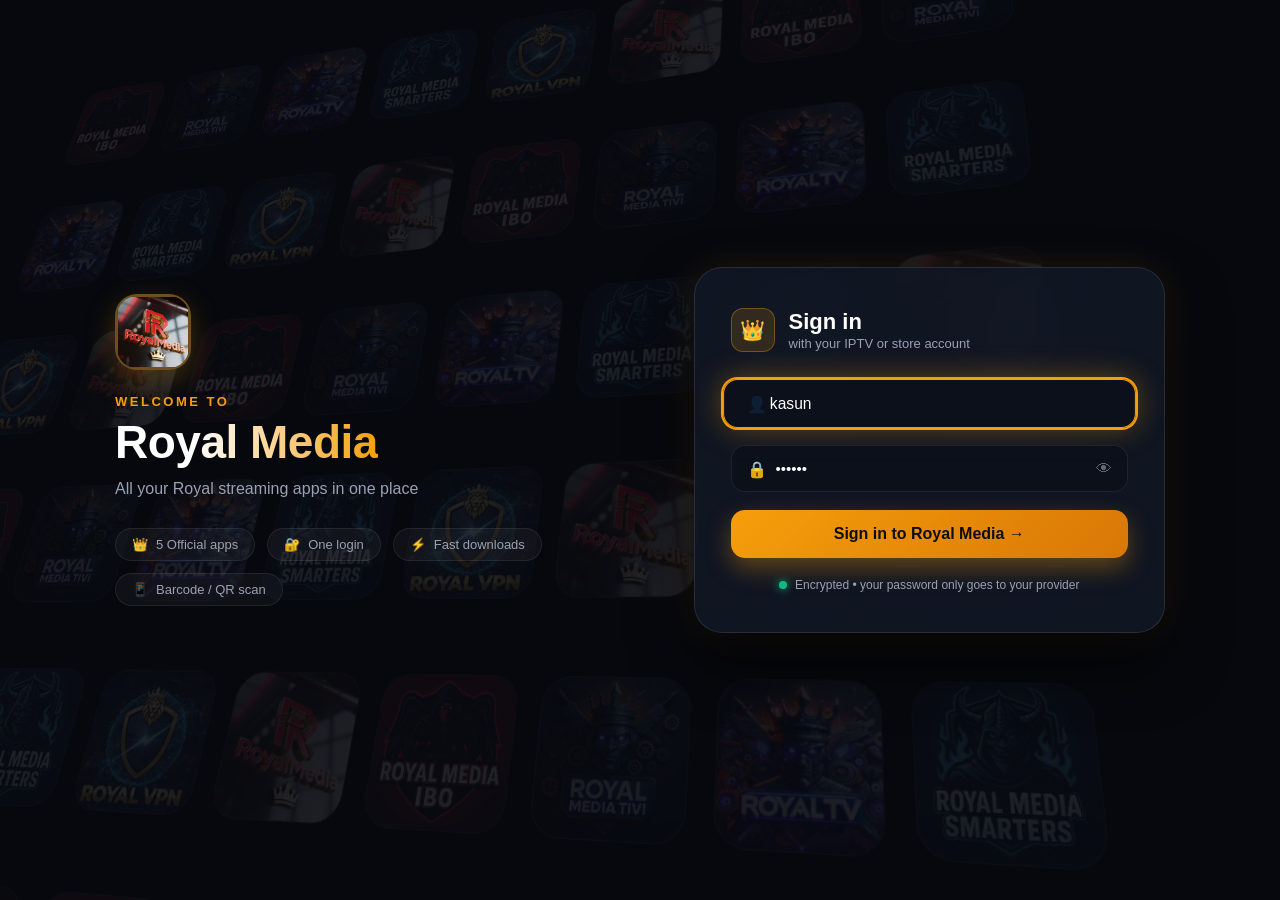
==== app/index.html @ 3d7e2b02 "Royal Media TV App Store & Admin Panel Ecosystem (Initial Release)" ====
<!DOCTYPE html>
<html lang="en">
<head>
    <meta charset="UTF-8">
    <meta name="viewport" content="width=device-width, initial-scale=1.0, maximum-scale=1.0, user-scalable=no">
    <title>Royal Media App Store</title>
    <link rel="stylesheet" href="style.css">
</head>
<body>

    <!-- ====================================================================
         1. Animated Login Screen
         ==================================================================== -->
    <div id="login-screen" class="login-screen">
        <!-- 3D Background Tiles -->
        <div id="login-bg-grid" class="login-bg-grid"></div>

        <div class="login-container">
            <!-- Left Info Column -->
            <div class="login-brand-info">
                <div class="brand-icon-box">
                    <img src="assets/store_logo.jpg" alt="Royal Media Logo" class="header-logo" onerror="this.src='assets/royal_ibo.jpg'">
                </div>
                <div class="welcome-tag">WELCOME TO</div>
                <h1 class="brand-headline"><span class="store-name-text">Royal Media</span></h1>
                <p class="brand-sub">All your Royal streaming apps in one place</p>

                <div class="pills-row">
                    <div class="feature-pill">👑 <span>5 Official apps</span></div>
                    <div class="feature-pill">🔐 <span>One login</span></div>
                    <div class="feature-pill">⚡ <span>Fast downloads</span></div>
                    <div class="feature-pill">📱 <span>Barcode / QR scan</span></div>
                </div>
            </div>

            <!-- Right Login Form Card -->
            <div class="login-card">
                <div class="card-header-row">
                    <div class="card-tv-icon">👑</div>
                    <div>
                        <div class="card-title-text">Sign in</div>
                        <div class="card-sub-text">with your IPTV or store account</div>
                    </div>
                </div>

                <div id="login-error-msg" style="display: none; background: rgba(239,68,68,0.15); border: 1px solid rgba(239,68,68,0.3); color: #fca5a5; padding: 10px 14px; border-radius: 10px; margin-bottom: 16px; font-size: 13px;"></div>

                <form onsubmit="StoreApp.handleLogin(event)">
                    <div class="input-field-group">
                        <span class="input-icon-left">👤</span>
                        <input type="text" id="input-username" class="login-input focusable" placeholder="Username" value="kasun" required autocomplete="username">
                    </div>
                    <div class="input-field-group">
                        <span class="input-icon-left">🔒</span>
                        <input type="password" id="input-password" class="login-input focusable" placeholder="Password" value="123456" required autocomplete="current-password">
                        <button type="button" class="input-eye-btn" onclick="StoreApp.togglePassword()"><span id="eye-icon">👁</span></button>
                    </div>

                    <button type="submit" id="btn-login-submit" class="btn-signin focusable">
                        <span>Sign in to Royal Media &rarr;</span>
                    </button>
                </form>

                <div class="security-note">
                    <div class="security-dot"></div>
                    <span>Encrypted &bull; your password only goes to your provider</span>
                </div>
            </div>
        </div>
    </div>


    <!-- ====================================================================
         2. Main Application Shell
         ==================================================================== -->
    <div id="main-app-shell" class="main-app-shell" style="display: none;">
        <!-- Top Navigation Bar -->
        <header class="app-header">
            <div class="header-brand">
                <img src="assets/store_logo.jpg" class="header-logo" alt="Royal Media Logo">
                <span class="header-title store-name-text">Royal Media</span>
            </div>

            <nav class="header-tabs">
                <button class="tab-btn focusable active" data-tab="home" onclick="StoreApp.switchTab('home')">
                    <span>🏠</span> <span>Home</span>
                </button>
                <button class="tab-btn focusable" data-tab="updates" onclick="StoreApp.switchTab('updates')">
                    <span>⬇</span> <span>Updates</span>
                    <span id="updates-badge" class="tab-badge" style="display: none;">0</span>
                </button>
                <button class="tab-btn focusable" data-tab="downloads" onclick="StoreApp.switchTab('downloads')">
                    <span>📥</span> <span>Downloads</span>
                </button>
                <button class="tab-btn focusable" data-tab="notices" onclick="StoreApp.switchTab('notices')">
                    <span>🔔</span> <span>Notices</span>
                </button>
                <button class="tab-btn focusable" data-tab="settings" onclick="StoreApp.switchTab('settings')">
                    <span>⚙️</span> <span>Settings</span>
                </button>
            </nav>

            <div class="header-user-actions">
                <button class="btn-guide-header focusable" onclick="StoreApp.openTvGuideModal()" title="How to install & use on TV">📺 TV Guide</button>
                <button id="btn-header-search" class="icon-btn focusable" onclick="StoreApp.openSearchModal()" title="Search apps">🔍</button>
                <div class="user-avatar-pill focusable" onclick="StoreApp.switchTab('settings')" tabindex="0" title="Profile Settings">R</div>
            </div>
        </header>

        <!-- Main Content View Area -->
        <main class="view-container">

            <!-- Tab 1: Home View -->
            <div id="view-home">
                <!-- Section 1: Hero Carousel ("Featured Royal Apps") -->
                <div class="section-header">
                    <span class="section-badge">FEATURED</span>
                    <h2 class="section-title">Featured Royal Apps</h2>
                </div>
                <div id="hero-carousel" class="hero-carousel"></div>

                <!-- Section 2: Shelf ("Royal Media Official Apps") -->
                <div class="section-header">
                    <span style="font-size: 20px;">👑</span>
                    <h2 class="section-title">Royal Media Official Apps</h2>
                </div>
                <div id="best-of-week-shelf" class="apps-shelf-grid"></div>
            </div>

            <!-- Tab 2: Updates View -->
            <div id="view-updates" style="display: none;">
                <div class="section-header">
                    <span style="font-size: 20px;">🔄</span>
                    <h2 class="section-title">Available Updates</h2>
                </div>
                <div id="updates-list-container" class="notices-view"></div>
            </div>

            <!-- Tab 3: Downloads View -->
            <div id="view-downloads" style="display: none;">
                <div class="section-header">
                    <span style="font-size: 20px;">📥</span>
                    <h2 class="section-title">Download Engines</h2>
                </div>
                <div id="downloads-list-container"></div>
            </div>

            <!-- Tab 4: Notices View -->
            <div id="view-notices" style="display: none;">
                <div class="section-header">
                    <span style="font-size: 20px;">📢</span>
                    <h2 class="section-title">Royal Media Announcements</h2>
                </div>
                <div id="notices-list-container" class="notices-view"></div>
            </div>

            <!-- Tab 5: Settings View -->
            <div id="view-settings" style="display: none;">
                <div class="settings-view">
                    <!-- User Account Card -->
                    <div class="user-account-card">
                        <div class="user-info-left">
                            <div class="user-big-avatar">R</div>
                            <div>
                                <h2 class="user-name-title">Royal Member</h2>
                                <div class="user-badges-row">
                                    <span class="badge-active">● Active VIP</span>
                                    <span class="badge-expiry">📅 <span class="user-expiry-text">Expires in 365 days</span></span>
                                </div>
                            </div>
                        </div>
                        <button class="btn-signout focusable" onclick="StoreApp.handleLogout()">➔ Sign out</button>
                    </div>

                    <!-- Downloads Settings -->
                    <div>
                        <div class="settings-section-title">DOWNLOAD ENGINE CONFIGURATION</div>
                        <div class="settings-group">
                            <div class="settings-row-item">
                                <div>
                                    <div class="settings-item-title">Download engine</div>
                                    <div class="settings-item-sub">Auto tries Turbo (multi-connection) first and falls back to built-in.</div>
                                </div>
                                <select id="setting-download-engine" class="settings-select focusable" onchange="StoreApp.setDownloadEngine(this.value)">
                                    <option value="turbo">Turbo ⚡ (Multi-connection)</option>
                                    <option value="builtin">Built-in Engine</option>
                                    <option value="system">System Engine</option>
                                </select>
                            </div>
                            <div class="settings-row-item">
                                <div>
                                    <div class="settings-item-title">Install automatically</div>
                                    <div class="settings-item-sub">Open the installer as soon as the download finishes.</div>
                                </div>
                                <div id="toggle-auto-install" class="toggle-switch focusable on" tabindex="0" onclick="StoreApp.toggleSetting('installAuto', 'toggle-auto-install')">
                                    <div class="toggle-knob"></div>
                                </div>
                            </div>
                            <div class="settings-row-item">
                                <div>
                                    <div class="settings-item-title">Delete APK after install</div>
                                    <div class="settings-item-sub">Frees storage on TV boxes and Fire Sticks.</div>
                                </div>
                                <div id="toggle-delete-apk" class="toggle-switch focusable on" tabindex="0" onclick="StoreApp.toggleSetting('deleteAfterInstall', 'toggle-delete-apk')">
                                    <div class="toggle-knob"></div>
                                </div>
                            </div>
                        </div>
                    </div>

                    <!-- Display Settings -->
                    <div>
                        <div class="settings-section-title">DISPLAY & HARDWARE PERFORMANCE</div>
                        <div class="settings-group">
                            <div class="settings-row-item">
                                <div>
                                    <div class="settings-item-title">Performance mode</div>
                                    <div class="settings-item-sub">Turns off blur and animations. Ideal for TV boxes with 2 GB RAM or less.</div>
                                </div>
                                <div id="toggle-perf-mode" class="toggle-switch focusable" tabindex="0" onclick="StoreApp.toggleSetting('performanceMode', 'toggle-perf-mode')">
                                    <div class="toggle-knob"></div>
                                </div>
                            </div>
                        </div>
                    </div>
                </div>
            </div>

            <!-- View: App Details Sheet -->
            <div id="view-details" class="details-view" style="display: none;">
                <div class="btn-back-row">
                    <button class="btn-back focusable" onclick="StoreApp.closeDetailsView()">&larr; Back to Apps</button>
                </div>

                <div class="details-hero-layout">
                    <!-- Left Meta & Action Column -->
                    <div class="app-meta-left">
                        <div class="details-header-info">
                            <img id="details-app-icon" src="assets/store_logo.jpg" class="details-large-icon" alt="App Icon">
                            <div>
                                <h1 id="details-app-title" class="details-title">RoyalTvXciptv.apk</h1>
                                <div id="details-app-dev" class="details-dev">Royal Media Official App</div>
                            </div>
                        </div>

                        <div class="details-badges-row">
                            <span class="detail-pill" id="details-pill-cat">📁 IPTV Players</span>
                            <span class="detail-pill gold" id="details-pill-ver"># v1.0</span>
                            <span class="detail-pill" id="details-pill-size">💾 48.2 MB</span>
                            <span class="detail-pill gold" id="details-pill-downloads">⚡ Code: 925742</span>
                        </div>

                        <div class="details-actions-row">
                            <button id="btn-details-primary" class="btn-action-primary focusable">⬇ Install App</button>
                            <button id="btn-details-other-ways" class="btn-action-secondary focusable" onclick="StoreApp.openOtherWaysModal()">
                                <span>📱 Barcode & Downloader</span>
                            </button>
                        </div>
                        <button id="btn-details-uninstall" class="btn-action-danger focusable" onclick="StoreApp.uninstallApp()">🗑 Uninstall</button>
                    </div>

                    <!-- Right Screenshots Viewer -->
                    <div class="screenshots-viewer">
                        <div class="screenshot-main-box">
                            <img id="details-main-screenshot" class="screenshot-main-img" src="assets/screenshot_preview1.jpg" alt="Screenshot">
                        </div>
                        <div id="details-screenshot-thumbs" class="screenshot-thumbs-row"></div>
                    </div>
                </div>

                <!-- Bottom Cards Grid: About & What's New -->
                <div class="details-bottom-grid">
                    <div class="info-card">
                        <div class="info-card-header">
                            <span>ℹ️</span> <span>About Application</span>
                        </div>
                        <div id="details-about-text" class="info-card-body"></div>
                    </div>
                    <div class="info-card">
                        <div class="info-card-header">
                            <span>✨</span> <span>What's New</span>
                        </div>
                        <div id="details-changelog-text" class="info-card-body"></div>
                    </div>
                </div>
            </div>

        </main>
    </div>


    <!-- ====================================================================
         Search Modal
         ==================================================================== -->
    <div id="search-modal" class="modal-overlay" style="display: none;">
        <div class="other-ways-modal" style="max-width: 820px; width: 90%;">
            <div style="display: flex; justify-content: space-between; align-items: center; margin-bottom: 16px;">
                <h2 style="font-size: 20px; font-weight: 800; color: #fff;">🔍 Search Royal Media Apps</h2>
                <button class="btn-back focusable" style="padding: 4px 12px;" onclick="StoreApp.closeSearchModal()">&larr; Close</button>
            </div>
            <div style="position: relative; margin-bottom: 20px;">
                <input type="text" id="input-search-query" class="login-input focusable" placeholder="Type app name, or enter Downloader code..." oninput="StoreApp.handleSearch(this.value)">
            </div>
            <div id="search-results-grid" class="apps-shelf-grid" style="margin-bottom: 0; max-height: 420px; overflow-y: auto; padding-right: 6px;"></div>
        </div>
    </div>


    <!-- ====================================================================
         3. Barcode & Downloader Modal
         ==================================================================== -->
    <div id="other-ways-modal" class="modal-overlay" style="display: none;">
        <div class="other-ways-modal">
            <div style="display: flex; justify-content: space-between; align-items: center; margin-bottom: 6px;">
                <button class="btn-back focusable" style="padding: 4px 12px;" onclick="StoreApp.closeOtherWaysModal()">&larr; Back</button>
                <div style="font-weight: 700; font-size: 14px; color: var(--accent-gold);">BARCODE & DOWNLOADER</div>
            </div>
            <p class="modal-help-sub">Scan the barcode on your TV with your phone, or type the code in the Fire TV Downloader app.</p>

            <div class="downloader-code-row">
                <!-- Downloader Code Banner -->
                <div class="dl-code-banner">
                    <div class="dl-label">⚡ Downloader code</div>
                    <div id="modal-dl-code" class="dl-number">925742</div>
                    <div class="dl-sub">Open the "Downloader" app (by AFTVnews) &rarr; type this code &rarr; Go.</div>
                </div>

                <!-- QR Code Banner -->
                <div class="qr-code-banner">
                    <div class="qr-white-card">
                        <img id="modal-qr-img" src="https://api.qrserver.com/v1/create-qr-code/?size=240x240&data=http://aftv.news/925742" alt="Barcode / QR Code">
                    </div>
                    <div class="qr-sub">Scan with phone camera</div>
                </div>
            </div>

            <!-- Copy Link Button Card -->
            <div class="copy-link-btn-card focusable" id="btn-copy-download-link" tabindex="0" onclick="StoreApp.copyDownloadLink()">
                <div class="copy-top-btn">📋 Copy direct link</div>
                <div id="modal-copy-url" class="copy-url-preview">http://aftv.news/925742</div>
            </div>

            <!-- All Sources List -->
            <div class="sources-header">Download sources</div>
            <div id="modal-sources-list" class="sources-list"></div>
        </div>
    </div>

    <!-- ====================================================================
         4. TV & Firestick User Guide Modal
         ==================================================================== -->
    <div id="modal-tv-guide" class="modal-overlay" style="display: none;">
        <div class="tv-guide-modal-card">
            <div style="display: flex; justify-content: space-between; align-items: center; margin-bottom: 14px;">
                <button id="btn-close-tv-guide" class="btn-back focusable" style="padding: 6px 14px;" onclick="StoreApp.closeTvGuideModal()">&larr; Close Guide</button>
                <div style="font-weight: 800; font-size: 15px; color: var(--accent-gold); display: flex; align-items: center; gap: 8px;">
                    <span>📺</span>
                    <span>TV & FIRESTICK SETUP GUIDE</span>
                </div>
            </div>

            <p style="color: var(--text-secondary); font-size: 13px; margin-bottom: 22px;">
                Choose whichever method is easiest for your setup. All apps are 100% compatible with Android TV, Fire TV, and TV boxes.
            </p>

            <div class="tv-guide-grid">
                <!-- Method 1: Downloader on Fire TV -->
                <div class="tv-step-card">
                    <div class="tv-step-num">METHOD 1</div>
                    <div class="tv-step-icon">⚡</div>
                    <h3 class="tv-step-title">Firestick & Fire TV Downloader</h3>
                    <p class="tv-step-desc">The fastest way on any Amazon Firestick or Fire TV Cube:</p>
                    <ol class="tv-step-list">
                        <li>Go to <strong>Find &rarr; Search</strong> on your Fire TV home screen.</li>
                        <li>Type <strong>Downloader</strong> and install the orange Downloader app (by AFTVnews).</li>
                        <li>Open Downloader, enter any app's code:
                            <div style="margin: 8px 0; background: rgba(0,0,0,0.4); padding: 8px; border-radius: 8px; font-family: monospace; font-size: 12px; color: #fbbf24;">
                                &bull; RoyalTvXciptv: <strong>925742</strong><br>
                                &bull; Royal Media IBO: <strong>5451030</strong><br>
                                &bull; Royal Media TiVi: <strong>8542493</strong><br>
                                &bull; Royal Smarters: <strong>6595514</strong><br>
                                &bull; ROYAL VPN: <strong>6808531</strong>
                            </div>
                        </li>
                        <li>Press <strong>GO</strong> &mdash; installation begins immediately!</li>
                    </ol>
                </div>

                <!-- Method 2: TV Remote D-Pad Navigation -->
                <div class="tv-step-card">
                    <div class="tv-step-num">METHOD 2</div>
                    <div class="tv-step-icon">🎮</div>
                    <h3 class="tv-step-title">Using Your TV Remote Control</h3>
                    <p class="tv-step-desc">Built for a 10-foot couch experience using your remote:</p>
                    <ul class="tv-step-list">
                        <li><strong>D-Pad Arrows [▲ ▼ ◀ ▶]:</strong> Move focus between apps and menus. A glowing gold ring highlights your active selection.</li>
                        <li><strong>[OK / Center Button]:</strong> Open app details or trigger 1-click download.</li>
                        <li><strong>[BACK / Return Button]:</strong> Return to the previous screen or close modals.</li>
                        <li><strong>Performance Mode:</strong> If you are using a 1GB/2GB low-RAM TV box, turn on "Performance mode" in <strong>Settings</strong> for ultra-fluid 60FPS navigation.</li>
                    </ul>
                </div>

                <!-- Method 3: Barcode Scan with Phone -->
                <div class="tv-step-card">
                    <div class="tv-step-num">METHOD 3</div>
                    <div class="tv-step-icon">📱</div>
                    <h3 class="tv-step-title">Scan Barcode on TV with Phone</h3>
                    <p class="tv-step-desc">If your device doesn't have a web browser:</p>
                    <ul class="tv-step-list">
                        <li>Click the <strong>📱 Barcode</strong> button on any app card.</li>
                        <li>A large phone-scannable QR code will appear on your TV screen.</li>
                        <li>Point your phone camera or QR scanner at the TV screen.</li>
                        <li>Tap the link to download the APK directly, then send to your TV via <em>Send Files to TV</em> or install on your phone.</li>
                    </ul>
                </div>
            </div>
        </div>
    </div>

    <!-- Toast Notification Message -->
    <div id="toast-msg" class="toast-container"></div>

    <!-- High-Contrast TV Remote D-Pad Navigation Bar -->
    <div id="tv-remote-bar" class="tv-remote-bar">
        <div class="remote-hint"><span class="key-pill">▲▼◀▶</span><span>Navigate</span></div>
        <div class="remote-hint"><span class="key-pill">OK</span><span>Select / Install</span></div>
        <div class="remote-hint"><span class="key-pill">📱 BARCODE</span><span>Scan with Phone</span></div>
        <div class="remote-hint"><span class="key-pill">BACK</span><span>Back</span></div>
        <button class="btn-guide-pill focusable" onclick="StoreApp.openTvGuideModal()" title="Open TV setup instructions">📺 TV & Firestick Guide</button>
    </div>

    <script src="app.js"></script>
</body>
</html>
---- app/style.css ----
:root {
    --bg-main: #07090e;
    --bg-surface: #0e1320;
    --bg-card: rgba(18, 24, 38, 0.75);
    --bg-card-hover: rgba(28, 38, 60, 0.9);
    --bg-input: rgba(12, 16, 26, 0.85);
    --border-subtle: rgba(255, 255, 255, 0.08);
    --border-gold: rgba(245, 158, 11, 0.4);
    --border-focus: #f59e0b;
    --accent-gold: #f59e0b;
    --accent-gold-light: #fbbf24;
    --accent-cyan: #00d2d3;
    --accent-royal: #4f46e5;
    --accent-glow: rgba(245, 158, 11, 0.4);
    --gold-gradient: linear-gradient(135deg, #f59e0b 0%, #d97706 100%);
    --royal-gradient: linear-gradient(135deg, #6366f1 0%, #00d2d3 100%);
    --card-gradient: linear-gradient(180deg, rgba(26, 34, 52, 0.6) 0%, rgba(14, 18, 28, 0.8) 100%);
    --text-primary: #ffffff;
    --text-secondary: #9aa1b2;
    --text-muted: #5e6678;
    --badge-bg: rgba(255, 255, 255, 0.06);
    --danger: #ef4444;
    --success: #10b981;
    --radius-sm: 10px;
    --radius-md: 16px;
    --radius-lg: 24px;
    --radius-full: 9999px;
    --font-stack: -apple-system, BlinkMacSystemFont, "Segoe UI", Roboto, "Helvetica Neue", Arial, sans-serif;
}

/* Performance Mode for Low-RAM TV Boxes */
body.performance-mode * {
    backdrop-filter: none !important;
    -webkit-backdrop-filter: none !important;
    box-shadow: none !important;
    animation: none !important;
    transition: none !important;
}

* { box-sizing: border-box; margin: 0; padding: 0; }
body {
    background-color: var(--bg-main);
    background-image: 
        radial-gradient(circle at 50% 0%, rgba(79, 70, 229, 0.15) 0%, transparent 50%),
        radial-gradient(circle at 80% 20%, rgba(245, 158, 11, 0.08) 0%, transparent 40%),
        radial-gradient(circle at 50% 100%, #05070a 0%, #07090e 100%);
    color: var(--text-primary);
    font-family: var(--font-stack);
    min-height: 100vh;
    overflow-x: hidden;
    user-select: none;
    -webkit-font-smoothing: antialiased;
}

/* Focusable elements for Remote / Keyboard */
.focusable {
    outline: none;
    transition: transform 0.2s cubic-bezier(0.16, 1, 0.3, 1), box-shadow 0.2s cubic-bezier(0.16, 1, 0.3, 1), border-color 0.2s;
    cursor: pointer;
}
.focusable:focus, .focusable.focused {
    transform: scale(1.04);
    box-shadow: 0 0 0 2px var(--accent-gold), 0 0 30px var(--accent-glow) !important;
    border-color: var(--accent-gold) !important;
    z-index: 10;
}

/* ==========================================================================
   1. Animated Login Screen
   ========================================================================== */
.login-screen {
    position: fixed;
    inset: 0;
    display: flex;
    align-items: center;
    justify-content: center;
    z-index: 1000;
    background: #06080d;
    overflow: hidden;
}

.login-bg-grid {
    position: absolute;
    width: 140%;
    height: 140%;
    top: -20%;
    left: -20%;
    display: grid;
    grid-template-columns: repeat(8, 140px);
    grid-gap: 24px;
    transform: perspective(1000px) rotateX(25deg) rotateY(-15deg) rotateZ(4deg);
    opacity: 0.14;
    pointer-events: none;
}
.bg-tile {
    width: 140px;
    height: 140px;
    background: #131926;
    border-radius: 28px;
    border: 1px solid rgba(255, 255, 255, 0.06);
    overflow: hidden;
    display: flex;
    align-items: center;
    justify-content: center;
    animation: tileFloat 12s infinite ease-in-out alternate;
}
.bg-tile img { width: 100%; height: 100%; object-fit: cover; opacity: 0.75; }
@keyframes tileFloat {
    0% { transform: translateY(0); }
    100% { transform: translateY(-30px); }
}

.login-container {
    position: relative;
    z-index: 2;
    display: grid;
    grid-template-columns: 1.1fr 1fr;
    gap: 60px;
    max-width: 1050px;
    width: 90%;
    align-items: center;
}

.login-brand-info {
    display: flex;
    flex-direction: column;
}
.brand-icon-box {
    width: 76px;
    height: 76px;
    border-radius: 22px;
    background: #141a29;
    border: 2px solid var(--border-gold);
    display: flex;
    align-items: center;
    justify-content: center;
    box-shadow: 0 10px 30px rgba(245, 158, 11, 0.25);
    margin-bottom: 24px;
    overflow: hidden;
}
.brand-icon-box img { width: 100%; height: 100%; object-fit: cover; }
.welcome-tag {
    font-size: 13px;
    font-weight: 700;
    letter-spacing: 2.5px;
    color: var(--accent-gold);
    text-transform: uppercase;
    margin-bottom: 8px;
}
.brand-headline {
    font-size: 46px;
    font-weight: 800;
    letter-spacing: -0.5px;
    line-height: 1.1;
    margin-bottom: 12px;
}
.brand-headline span {
    background: linear-gradient(90deg, #ffffff 30%, #f59e0b 100%);
    -webkit-background-clip: text;
    -webkit-text-fill-color: transparent;
}
.brand-sub {
    font-size: 16px;
    color: var(--text-secondary);
    margin-bottom: 30px;
}
.pills-row {
    display: flex;
    flex-wrap: wrap;
    gap: 12px;
}
.feature-pill {
    display: inline-flex;
    align-items: center;
    gap: 8px;
    background: rgba(255, 255, 255, 0.04);
    border: 1px solid rgba(255, 255, 255, 0.08);
    padding: 8px 16px;
    border-radius: var(--radius-full);
    font-size: 13px;
    font-weight: 500;
    color: var(--text-secondary);
}

/* Login Card (Right Side) */
.login-card {
    background: rgba(18, 24, 38, 0.85);
    border: 1px solid rgba(255, 255, 255, 0.1);
    backdrop-filter: blur(25px);
    -webkit-backdrop-filter: blur(25px);
    border-radius: 28px;
    padding: 40px 36px;
    box-shadow: 0 30px 60px rgba(0, 0, 0, 0.6), 0 0 40px rgba(245, 158, 11, 0.12);
}
.card-header-row {
    display: flex;
    align-items: center;
    gap: 14px;
    margin-bottom: 28px;
}
.card-tv-icon {
    width: 44px;
    height: 44px;
    border-radius: 12px;
    background: rgba(245, 158, 11, 0.15);
    border: 1px solid rgba(245, 158, 11, 0.35);
    display: flex;
    align-items: center;
    justify-content: center;
    color: var(--accent-gold);
    font-size: 20px;
}
.card-title-text { font-size: 22px; font-weight: 700; line-height: 1.2; }
.card-sub-text { font-size: 13px; color: var(--text-secondary); }

.input-field-group {
    position: relative;
    margin-bottom: 18px;
}
.input-icon-left {
    position: absolute;
    left: 16px;
    top: 50%;
    transform: translateY(-50%);
    color: var(--text-muted);
    font-size: 16px;
}
.login-input {
    width: 100%;
    background: var(--bg-input);
    border: 1px solid var(--border-subtle);
    border-radius: 14px;
    padding: 14px 16px 14px 44px;
    color: #fff;
    font-size: 15px;
    outline: none;
    transition: border-color 0.2s;
}
.login-input:focus {
    border-color: var(--accent-gold);
}
.input-eye-btn {
    position: absolute;
    right: 16px;
    top: 50%;
    transform: translateY(-50%);
    background: none;
    border: none;
    color: var(--text-muted);
    cursor: pointer;
    font-size: 16px;
}

.btn-signin {
    width: 100%;
    background: var(--gold-gradient);
    border: none;
    color: #0b0e14;
    font-size: 16px;
    font-weight: 700;
    padding: 15px;
    border-radius: 14px;
    display: flex;
    align-items: center;
    justify-content: center;
    gap: 10px;
    margin-top: 10px;
    box-shadow: 0 10px 25px rgba(245, 158, 11, 0.35);
    transition: all 0.2s;
}
.btn-signin:hover {
    box-shadow: 0 12px 30px rgba(245, 158, 11, 0.5);
}
.security-note {
    display: flex;
    align-items: center;
    justify-content: center;
    gap: 8px;
    margin-top: 20px;
    font-size: 12px;
    color: var(--text-secondary);
}
.security-dot {
    width: 8px;
    height: 8px;
    border-radius: 50%;
    background: var(--success);
    box-shadow: 0 0 8px var(--success);
}

/* ==========================================================================
   2. Main Navigation Bar
   ========================================================================== */
.main-app-shell {
    min-height: 100vh;
    display: flex;
    flex-direction: column;
}
.app-header {
    height: 84px;
    padding: 0 40px;
    display: flex;
    align-items: center;
    justify-content: space-between;
    position: sticky;
    top: 0;
    background: rgba(7, 9, 14, 0.88);
    backdrop-filter: blur(20px);
    -webkit-backdrop-filter: blur(20px);
    z-index: 100;
    border-bottom: 1px solid rgba(255, 255, 255, 0.05);
}
.header-brand {
    display: flex;
    align-items: center;
    gap: 14px;
}
.header-logo {
    width: 44px;
    height: 44px;
    border-radius: 12px;
    object-fit: cover;
    border: 1px solid var(--border-gold);
    box-shadow: 0 4px 15px rgba(245, 158, 11, 0.2);
}
.header-title {
    font-size: 20px;
    font-weight: 800;
    letter-spacing: -0.2px;
    background: linear-gradient(90deg, #fff 40%, #f59e0b 100%);
    -webkit-background-clip: text;
    -webkit-text-fill-color: transparent;
}

.header-tabs {
    display: flex;
    align-items: center;
    gap: 8px;
    background: rgba(255, 255, 255, 0.03);
    border: 1px solid rgba(255, 255, 255, 0.06);
    padding: 6px 8px;
    border-radius: var(--radius-full);
}
.tab-btn {
    display: flex;
    align-items: center;
    gap: 8px;
    padding: 9px 20px;
    border-radius: var(--radius-full);
    border: none;
    background: transparent;
    color: var(--text-secondary);
    font-size: 14px;
    font-weight: 600;
    transition: all 0.2s;
}
.tab-btn.active {
    background: #ffffff;
    color: #0b0d14;
    box-shadow: 0 4px 16px rgba(255, 255, 255, 0.25);
}
.tab-btn:hover:not(.active) {
    color: #ffffff;
}
.tab-badge {
    background: var(--danger);
    color: #fff;
    font-size: 10px;
    padding: 2px 6px;
    border-radius: var(--radius-full);
}

.header-user-actions {
    display: flex;
    align-items: center;
    gap: 14px;
}
.icon-btn {
    width: 42px;
    height: 42px;
    border-radius: 50%;
    background: rgba(255, 255, 255, 0.04);
    border: 1px solid rgba(255, 255, 255, 0.08);
    color: #fff;
    display: flex;
    align-items: center;
    justify-content: center;
    font-size: 16px;
}
.user-avatar-pill {
    width: 42px;
    height: 42px;
    border-radius: 50%;
    background: var(--gold-gradient);
    color: #0b0e14;
    display: flex;
    align-items: center;
    justify-content: center;
    font-weight: 800;
    font-size: 17px;
    box-shadow: 0 4px 15px rgba(245, 158, 11, 0.35);
}

/* ==========================================================================
   3. Content Views
   ========================================================================== */
.view-container {
    padding: 30px 40px 70px;
    flex: 1;
}

.section-header {
    display: flex;
    align-items: center;
    gap: 10px;
    margin-bottom: 20px;
}
.section-badge {
    background: var(--gold-gradient);
    color: #0b0e14;
    font-size: 11px;
    font-weight: 800;
    padding: 3px 8px;
    border-radius: 6px;
    letter-spacing: 0.5px;
}
.section-title {
    font-size: 22px;
    font-weight: 800;
    letter-spacing: -0.3px;
}

/* Hero Carousel */
.hero-carousel {
    display: grid;
    grid-template-columns: repeat(auto-fit, minmax(460px, 1fr));
    gap: 24px;
    margin-bottom: 42px;
}
.hero-card {
    position: relative;
    height: 250px;
    border-radius: 24px;
    background: #101626;
    border: 1px solid var(--border-gold);
    overflow: hidden;
    display: flex;
    flex-direction: column;
    justify-content: flex-end;
    padding: 26px;
    box-shadow: 0 20px 45px rgba(0, 0, 0, 0.5), 0 0 25px rgba(245, 158, 11, 0.1);
}
.hero-banner-art {
    position: absolute;
    inset: 0;
    width: 100%;
    height: 100%;
    object-fit: cover;
    opacity: 0.65;
    transition: transform 0.4s ease;
}
.hero-card:hover .hero-banner-art, .hero-card.focused .hero-banner-art {
    transform: scale(1.05);
}
.hero-card-overlay {
    position: absolute;
    inset: 0;
    background: linear-gradient(0deg, rgba(7, 9, 14, 0.95) 0%, rgba(7, 9, 14, 0.3) 65%, transparent 100%);
}
.hero-card-content {
    position: relative;
    z-index: 2;
    display: flex;
    align-items: center;
    gap: 18px;
}
.hero-app-icon {
    width: 64px;
    height: 64px;
    border-radius: 18px;
    object-fit: cover;
    background: #1b2336;
    border: 2px solid var(--border-gold);
    box-shadow: 0 8px 20px rgba(0, 0, 0, 0.4);
}
.hero-tag {
    font-size: 10px;
    font-weight: 800;
    background: var(--gold-gradient);
    color: #000;
    padding: 2px 7px;
    border-radius: 4px;
    display: inline-block;
    margin-bottom: 4px;
}
.hero-title { font-size: 22px; font-weight: 800; margin-bottom: 2px; }
.hero-dev { font-size: 13px; color: var(--text-secondary); }

/* App Cards Shelf Grid */
.apps-shelf-grid {
    display: grid;
    grid-template-columns: repeat(auto-fill, minmax(220px, 1fr));
    gap: 22px;
    margin-bottom: 42px;
}
.app-card-item {
    background: var(--card-gradient);
    border: 1px solid var(--border-subtle);
    border-radius: 22px;
    padding: 22px 18px 18px;
    text-align: center;
    display: flex;
    flex-direction: column;
    align-items: center;
    position: relative;
    backdrop-filter: blur(14px);
    -webkit-backdrop-filter: blur(14px);
    box-shadow: 0 12px 30px rgba(0, 0, 0, 0.35);
    transition: all 0.2s ease;
}
.app-card-item:hover {
    border-color: rgba(245, 158, 11, 0.4);
    transform: translateY(-4px);
}
.app-card-icon-wrap {
    position: relative;
    width: 86px;
    height: 86px;
    margin-bottom: 14px;
}
.app-card-icon {
    width: 86px;
    height: 86px;
    border-radius: 22px;
    object-fit: cover;
    background: #161e30;
    border: 1px solid rgba(255, 255, 255, 0.12);
    box-shadow: 0 8px 20px rgba(0,0,0,0.4);
}
.installed-checkmark-badge {
    position: absolute;
    bottom: -3px;
    right: -3px;
    width: 26px;
    height: 26px;
    border-radius: 50%;
    background: var(--success);
    color: #fff;
    display: flex;
    align-items: center;
    justify-content: center;
    font-size: 13px;
    font-weight: 800;
    border: 2px solid #07090e;
    box-shadow: 0 2px 8px rgba(16, 185, 129, 0.5);
}
.app-card-title {
    font-size: 15px;
    font-weight: 700;
    margin-bottom: 6px;
    white-space: nowrap;
    overflow: hidden;
    text-overflow: ellipsis;
    width: 100%;
}
.app-card-dl-code {
    font-size: 11px;
    font-family: monospace;
    font-weight: 700;
    color: var(--accent-gold);
    background: rgba(245, 158, 11, 0.12);
    border: 1px solid rgba(245, 158, 11, 0.25);
    padding: 3px 8px;
    border-radius: 6px;
    margin-bottom: 12px;
}

/* Quick Barcode Scan & Action Row on Card */
.card-quick-actions {
    display: flex;
    gap: 8px;
    width: 100%;
    margin-top: auto;
}
.btn-card-scan {
    flex: 1;
    display: inline-flex;
    align-items: center;
    justify-content: center;
    gap: 5px;
    background: rgba(255, 255, 255, 0.05);
    border: 1px solid rgba(255, 255, 255, 0.1);
    color: #fff;
    padding: 7px 10px;
    border-radius: 10px;
    font-size: 12px;
    font-weight: 600;
    text-decoration: none;
    transition: background 0.2s;
}
.btn-card-scan:hover {
    background: rgba(245, 158, 11, 0.2);
    border-color: var(--accent-gold);
}

/* ==========================================================================
   4. App Details Screen
   ========================================================================== */
.details-view {
    display: flex;
    flex-direction: column;
    gap: 28px;
}
.btn-back-row { margin-bottom: 6px; }
.btn-back {
    display: inline-flex;
    align-items: center;
    gap: 8px;
    background: rgba(255, 255, 255, 0.05);
    border: 1px solid rgba(255, 255, 255, 0.1);
    color: var(--text-primary);
    font-size: 15px;
    font-weight: 600;
    cursor: pointer;
    padding: 8px 18px;
    border-radius: var(--radius-sm);
}

.details-hero-layout {
    display: grid;
    grid-template-columns: 1.15fr 1fr;
    gap: 40px;
    align-items: start;
}

.app-meta-left {
    display: flex;
    flex-direction: column;
}
.details-header-info {
    display: flex;
    align-items: center;
    gap: 22px;
    margin-bottom: 22px;
}
.details-large-icon {
    width: 96px;
    height: 96px;
    border-radius: 26px;
    object-fit: cover;
    background: #171f32;
    border: 2px solid var(--border-gold);
    box-shadow: 0 10px 30px rgba(0, 0, 0, 0.5);
}
.details-title { font-size: 34px; font-weight: 800; line-height: 1.1; margin-bottom: 4px; }
.details-dev { font-size: 14px; color: var(--text-secondary); }

.details-badges-row {
    display: flex;
    flex-wrap: wrap;
    gap: 10px;
    margin-bottom: 28px;
}
.detail-pill {
    background: rgba(255, 255, 255, 0.05);
    border: 1px solid rgba(255, 255, 255, 0.08);
    padding: 7px 14px;
    border-radius: 10px;
    font-size: 13px;
    color: var(--text-secondary);
    display: inline-flex;
    align-items: center;
    gap: 6px;
}
.detail-pill.gold {
    color: var(--accent-gold);
    border-color: rgba(245, 158, 11, 0.3);
    background: rgba(245, 158, 11, 0.08);
}

.details-actions-row {
    display: flex;
    gap: 14px;
    margin-bottom: 16px;
    flex-wrap: wrap;
}
.btn-action-primary {
    display: inline-flex;
    align-items: center;
    gap: 10px;
    background: var(--gold-gradient);
    color: #0b0e14;
    border: none;
    padding: 15px 34px;
    border-radius: 14px;
    font-size: 16px;
    font-weight: 800;
    box-shadow: 0 10px 25px rgba(245, 158, 11, 0.35);
}
.btn-action-secondary {
    display: inline-flex;
    align-items: center;
    gap: 10px;
    background: rgba(255, 255, 255, 0.06);
    border: 1px solid rgba(255, 255, 255, 0.12);
    color: #fff;
    padding: 15px 24px;
    border-radius: 14px;
    font-size: 15px;
    font-weight: 600;
}
.btn-action-danger {
    display: inline-flex;
    align-items: center;
    gap: 8px;
    background: rgba(239, 68, 68, 0.15);
    border: 1px solid rgba(239, 68, 68, 0.3);
    color: #fca5a5;
    padding: 12px 20px;
    border-radius: 14px;
    font-size: 14px;
    font-weight: 600;
    margin-top: 10px;
    align-self: flex-start;
}

/* Screenshot Preview Section */
.screenshots-viewer {
    display: flex;
    flex-direction: column;
    gap: 14px;
}
.screenshot-main-box {
    width: 100%;
    height: 250px;
    border-radius: 22px;
    background: #111726;
    border: 1px solid rgba(255, 255, 255, 0.1);
    overflow: hidden;
}
.screenshot-main-img {
    width: 100%;
    height: 100%;
    object-fit: cover;
}
.screenshot-thumbs-row {
    display: flex;
    gap: 12px;
    overflow-x: auto;
}
.screenshot-thumb-item {
    width: 86px;
    height: 52px;
    border-radius: 10px;
    border: 1px solid rgba(255, 255, 255, 0.1);
    overflow: hidden;
    cursor: pointer;
    flex-shrink: 0;
}
.screenshot-thumb-item.active {
    border-color: var(--accent-gold);
    box-shadow: 0 0 12px var(--accent-gold);
}
.screenshot-thumb-item img { width: 100%; height: 100%; object-fit: cover; }

/* About & What's New Cards */
.details-bottom-grid {
    display: grid;
    grid-template-columns: 1fr 1fr;
    gap: 24px;
    margin-top: 20px;
}
.info-card {
    background: var(--card-gradient);
    border: 1px solid var(--border-subtle);
    border-radius: 22px;
    padding: 26px;
    backdrop-filter: blur(14px);
    -webkit-backdrop-filter: blur(14px);
}
.info-card-header {
    display: flex;
    align-items: center;
    gap: 10px;
    font-size: 17px;
    font-weight: 700;
    margin-bottom: 14px;
    color: var(--accent-gold);
}
.info-card-body {
    font-size: 14px;
    line-height: 1.6;
    color: var(--text-secondary);
    white-space: pre-line;
}

/* ==========================================================================
   5. Barcode & Downloader Modal
   ========================================================================== */
.modal-overlay {
    position: fixed;
    inset: 0;
    background: rgba(0, 0, 0, 0.85);
    backdrop-filter: blur(16px);
    -webkit-backdrop-filter: blur(16px);
    display: flex;
    align-items: center;
    justify-content: center;
    z-index: 2000;
    padding: 20px;
}
.other-ways-modal {
    width: 100%;
    max-width: 660px;
    background: #111726;
    border: 1px solid var(--border-gold);
    border-radius: 28px;
    padding: 34px 32px;
    box-shadow: 0 35px 80px rgba(0, 0, 0, 0.8), 0 0 45px rgba(245, 158, 11, 0.2);
}
.modal-help-sub {
    font-size: 13px;
    color: var(--text-secondary);
    margin-bottom: 24px;
}
.downloader-code-row {
    display: grid;
    grid-template-columns: 1.35fr 1fr;
    gap: 20px;
    margin-bottom: 22px;
}
.dl-code-banner {
    background: #182238;
    border: 1px solid rgba(245, 158, 11, 0.35);
    border-radius: 20px;
    padding: 22px;
    display: flex;
    flex-direction: column;
    justify-content: center;
}
.dl-label {
    display: flex;
    align-items: center;
    gap: 6px;
    font-size: 12px;
    text-transform: uppercase;
    font-weight: 800;
    color: var(--accent-gold);
    margin-bottom: 6px;
}
.dl-number {
    font-size: 42px;
    font-weight: 900;
    letter-spacing: 4px;
    font-family: monospace;
    color: #fff;
    margin-bottom: 6px;
}
.dl-sub { font-size: 12px; color: var(--text-secondary); line-height: 1.4; }

.qr-code-banner {
    background: #182238;
    border: 1px solid rgba(255, 255, 255, 0.08);
    border-radius: 20px;
    padding: 16px;
    display: flex;
    flex-direction: column;
    align-items: center;
    justify-content: center;
    text-align: center;
}
.qr-white-card {
    background: #ffffff;
    padding: 10px;
    border-radius: 14px;
    margin-bottom: 8px;
    box-shadow: 0 6px 20px rgba(0,0,0,0.5);
}
.qr-white-card img { width: 120px; height: 120px; display: block; }
.qr-sub { font-size: 11px; font-weight: 600; color: var(--text-secondary); }

.copy-link-btn-card {
    background: rgba(255, 255, 255, 0.04);
    border: 1px solid rgba(255, 255, 255, 0.1);
    border-radius: 16px;
    padding: 14px 18px;
    margin-bottom: 20px;
    text-align: left;
}
.copy-top-btn {
    display: flex;
    align-items: center;
    gap: 10px;
    font-size: 15px;
    font-weight: 600;
    color: #fff;
    margin-bottom: 4px;
}
.copy-url-preview {
    font-size: 11px;
    color: var(--text-muted);
    overflow: hidden;
    text-overflow: ellipsis;
    white-space: nowrap;
}

.sources-list { display: flex; flex-direction: column; gap: 8px; }
.sources-header { font-size: 13px; font-weight: 700; color: var(--text-secondary); margin-bottom: 4px; }
.source-row-item {
    background: rgba(255, 255, 255, 0.03);
    border: 1px solid rgba(255, 255, 255, 0.06);
    border-radius: 14px;
    padding: 13px 18px;
    display: flex;
    align-items: center;
    justify-content: space-between;
    font-size: 14px;
    font-weight: 600;
    color: var(--text-primary);
    text-decoration: none;
}
.source-pill-badge {
    font-size: 11px;
    padding: 4px 10px;
    border-radius: var(--radius-full);
    background: rgba(245, 158, 11, 0.15);
    color: var(--accent-gold);
}

/* ==========================================================================
   6. Settings Screen
   ========================================================================== */
.settings-view {
    max-width: 900px;
    display: flex;
    flex-direction: column;
    gap: 28px;
}
.user-account-card {
    background: var(--card-gradient);
    border: 1px solid var(--border-gold);
    border-radius: 24px;
    padding: 26px 30px;
    display: flex;
    align-items: center;
    justify-content: space-between;
    box-shadow: 0 15px 35px rgba(0, 0, 0, 0.4);
}
.user-info-left {
    display: flex;
    align-items: center;
    gap: 20px;
}
.user-big-avatar {
    width: 64px;
    height: 64px;
    border-radius: 50%;
    background: var(--gold-gradient);
    color: #0b0e14;
    font-size: 26px;
    font-weight: 900;
    display: flex;
    align-items: center;
    justify-content: center;
}
.user-name-title { font-size: 22px; font-weight: 800; margin-bottom: 6px; }
.user-badges-row { display: flex; gap: 8px; }
.badge-active {
    display: inline-flex;
    align-items: center;
    gap: 5px;
    background: rgba(16, 185, 129, 0.15);
    color: var(--success);
    font-size: 12px;
    font-weight: 700;
    padding: 4px 10px;
    border-radius: var(--radius-full);
}
.badge-expiry {
    display: inline-flex;
    align-items: center;
    gap: 5px;
    background: rgba(255, 255, 255, 0.05);
    color: var(--text-secondary);
    font-size: 12px;
    padding: 4px 10px;
    border-radius: var(--radius-full);
}

.btn-signout {
    display: inline-flex;
    align-items: center;
    gap: 8px;
    background: rgba(239, 68, 68, 0.12);
    border: 1px solid rgba(239, 68, 68, 0.25);
    color: #fca5a5;
    padding: 11px 22px;
    border-radius: 12px;
    font-size: 14px;
    font-weight: 700;
}

.settings-section-title {
    font-size: 12px;
    font-weight: 800;
    letter-spacing: 1.5px;
    color: var(--accent-gold);
    text-transform: uppercase;
    margin-bottom: 12px;
}
.settings-group {
    background: var(--card-gradient);
    border: 1px solid var(--border-subtle);
    border-radius: 20px;
    overflow: hidden;
    margin-bottom: 24px;
}
.settings-row-item {
    padding: 20px 24px;
    display: flex;
    align-items: center;
    justify-content: space-between;
    border-bottom: 1px solid var(--border-subtle);
}
.settings-row-item:last-child { border-bottom: none; }
.settings-item-title { font-size: 15px; font-weight: 600; margin-bottom: 4px; }
.settings-item-sub { font-size: 13px; color: var(--text-secondary); }

.toggle-switch {
    position: relative;
    width: 52px;
    height: 30px;
    background: rgba(255, 255, 255, 0.15);
    border-radius: var(--radius-full);
    cursor: pointer;
    transition: background 0.2s;
}
.toggle-switch.on { background: var(--accent-gold); }
.toggle-knob {
    position: absolute;
    top: 3px;
    left: 4px;
    width: 24px;
    height: 24px;
    border-radius: 50%;
    background: #0b0e14;
    transition: transform 0.2s;
}
.toggle-switch.on .toggle-knob { transform: translateX(20px); }

.settings-select {
    background: #171f32;
    border: 1px solid rgba(255, 255, 255, 0.1);
    color: #fff;
    padding: 8px 16px;
    border-radius: 10px;
    font-size: 14px;
    font-weight: 600;
    outline: none;
}

/* ==========================================================================
   7. Notices Screen
   ========================================================================== */
.notices-view {
    max-width: 900px;
    display: flex;
    flex-direction: column;
    gap: 18px;
}
.notice-card {
    background: var(--card-gradient);
    border: 1px solid var(--border-subtle);
    border-radius: 22px;
    padding: 24px 28px;
    display: flex;
    gap: 20px;
    align-items: flex-start;
    backdrop-filter: blur(12px);
    -webkit-backdrop-filter: blur(12px);
    box-shadow: 0 10px 25px rgba(0, 0, 0, 0.25);
}
.notice-icon-box {
    width: 50px;
    height: 50px;
    border-radius: 14px;
    background: rgba(245, 158, 11, 0.15);
    border: 1px solid var(--border-gold);
    display: flex;
    align-items: center;
    justify-content: center;
    color: var(--accent-gold);
    font-size: 22px;
    flex-shrink: 0;
}
.notice-content { flex: 1; }
.notice-title { font-size: 18px; font-weight: 800; margin-bottom: 8px; }
.notice-body {
    font-size: 14px;
    color: var(--text-secondary);
    line-height: 1.6;
    white-space: pre-line;
    margin-bottom: 14px;
}
.notice-footer {
    display: flex;
    align-items: center;
    gap: 18px;
    font-size: 13px;
    color: var(--text-muted);
}
.btn-notice-open {
    color: var(--accent-gold);
    background: transparent;
    border: none;
    font-size: 13px;
    font-weight: 700;
    cursor: pointer;
    display: inline-flex;
    align-items: center;
    gap: 4px;
}

/* Toast Message */
.toast-container {
    position: fixed;
    bottom: 30px;
    left: 50%;
    transform: translateX(-50%);
    z-index: 9999;
    background: rgba(18, 24, 38, 0.95);
    border: 1px solid var(--accent-gold);
    color: #fff;
    padding: 12px 26px;
    border-radius: var(--radius-full);
    font-size: 14px;
    font-weight: 700;
    box-shadow: 0 10px 30px rgba(0, 0, 0, 0.7), 0 0 25px var(--accent-glow);
    display: none;
}

/* TV Remote Guide Header Button */
.btn-guide-header {
    background: rgba(245, 158, 11, 0.15);
    border: 1px solid rgba(245, 158, 11, 0.4);
    color: #fbbf24;
    padding: 7px 14px;
    border-radius: var(--radius-full);
    font-size: 13px;
    font-weight: 700;
    cursor: pointer;
    display: inline-flex;
    align-items: center;
    gap: 6px;
    transition: all 0.25s ease;
}
.btn-guide-header:hover, .btn-guide-header.focused {
    background: #f59e0b;
    color: #000;
    box-shadow: 0 0 15px rgba(245, 158, 11, 0.5);
    transform: scale(1.04);
}

/* Fixed High-Contrast TV Remote D-Pad Navigation Bar */
.tv-remote-bar {
    position: fixed;
    bottom: 0;
    left: 0;
    right: 0;
    z-index: 900;
    background: rgba(9, 13, 22, 0.94);
    backdrop-filter: blur(16px);
    -webkit-backdrop-filter: blur(16px);
    border-top: 1px solid rgba(245, 158, 11, 0.3);
    padding: 10px 24px;
    display: flex;
    align-items: center;
    justify-content: center;
    gap: 20px;
    box-shadow: 0 -10px 30px rgba(0, 0, 0, 0.7);
}
.remote-hint {
    display: flex;
    align-items: center;
    gap: 8px;
    font-size: 12px;
    font-weight: 600;
    color: #cbd5e1;
}
.key-pill {
    background: rgba(245, 158, 11, 0.2);
    border: 1px solid rgba(245, 158, 11, 0.4);
    color: #fbbf24;
    font-size: 11px;
    font-family: monospace;
    font-weight: 800;
    padding: 3px 8px;
    border-radius: 6px;
    box-shadow: 0 2px 5px rgba(0,0,0,0.4);
}
.btn-guide-pill {
    background: linear-gradient(135deg, #f59e0b, #d97706);
    color: #000;
    border: none;
    font-size: 12px;
    font-weight: 800;
    padding: 6px 14px;
    border-radius: var(--radius-full);
    cursor: pointer;
    margin-left: 10px;
    transition: all 0.2s ease;
}
.btn-guide-pill:hover, .btn-guide-pill.focused {
    transform: scale(1.06);
    box-shadow: 0 0 15px rgba(245, 158, 11, 0.6);
}

/* TV & Firestick Guide Modal */
.tv-guide-modal-card {
    background: #111726;
    border: 1px solid rgba(245, 158, 11, 0.4);
    border-radius: 24px;
    padding: 32px 36px;
    max-width: 960px;
    width: 94%;
    box-shadow: 0 30px 80px rgba(0, 0, 0, 0.8), 0 0 45px rgba(245, 158, 11, 0.15);
    max-height: 90vh;
    overflow-y: auto;
}
.tv-guide-grid {
    display: grid;
    grid-template-columns: repeat(3, 1fr);
    gap: 20px;
}
@media (max-width: 860px) {
    .tv-guide-grid { grid-template-columns: 1fr; }
    .tv-remote-bar { flex-wrap: wrap; gap: 10px; padding: 8px 12px; }
}
.tv-step-card {
    background: rgba(255, 255, 255, 0.03);
    border: 1px solid rgba(255, 255, 255, 0.08);
    border-radius: 18px;
    padding: 22px 18px;
    display: flex;
    flex-direction: column;
    transition: border-color 0.25s ease;
}
.tv-step-card:hover {
    border-color: rgba(245, 158, 11, 0.4);
}
.tv-step-num {
    font-size: 10px;
    font-weight: 800;
    letter-spacing: 1px;
    color: var(--accent-gold);
    text-transform: uppercase;
    margin-bottom: 8px;
}
.tv-step-icon {
    font-size: 28px;
    margin-bottom: 8px;
}
.tv-step-title {
    font-size: 16px;
    font-weight: 800;
    color: #fff;
    margin-bottom: 8px;
}
.tv-step-desc {
    font-size: 12px;
    color: var(--text-secondary);
    margin-bottom: 12px;
}
.tv-step-list {
    font-size: 12px;
    color: #e2e8f0;
    margin-left: 18px;
    line-height: 1.6;
}
.tv-step-list li {
    margin-bottom: 8px;
}

.dpad-helper-pill {
    display: none;
}
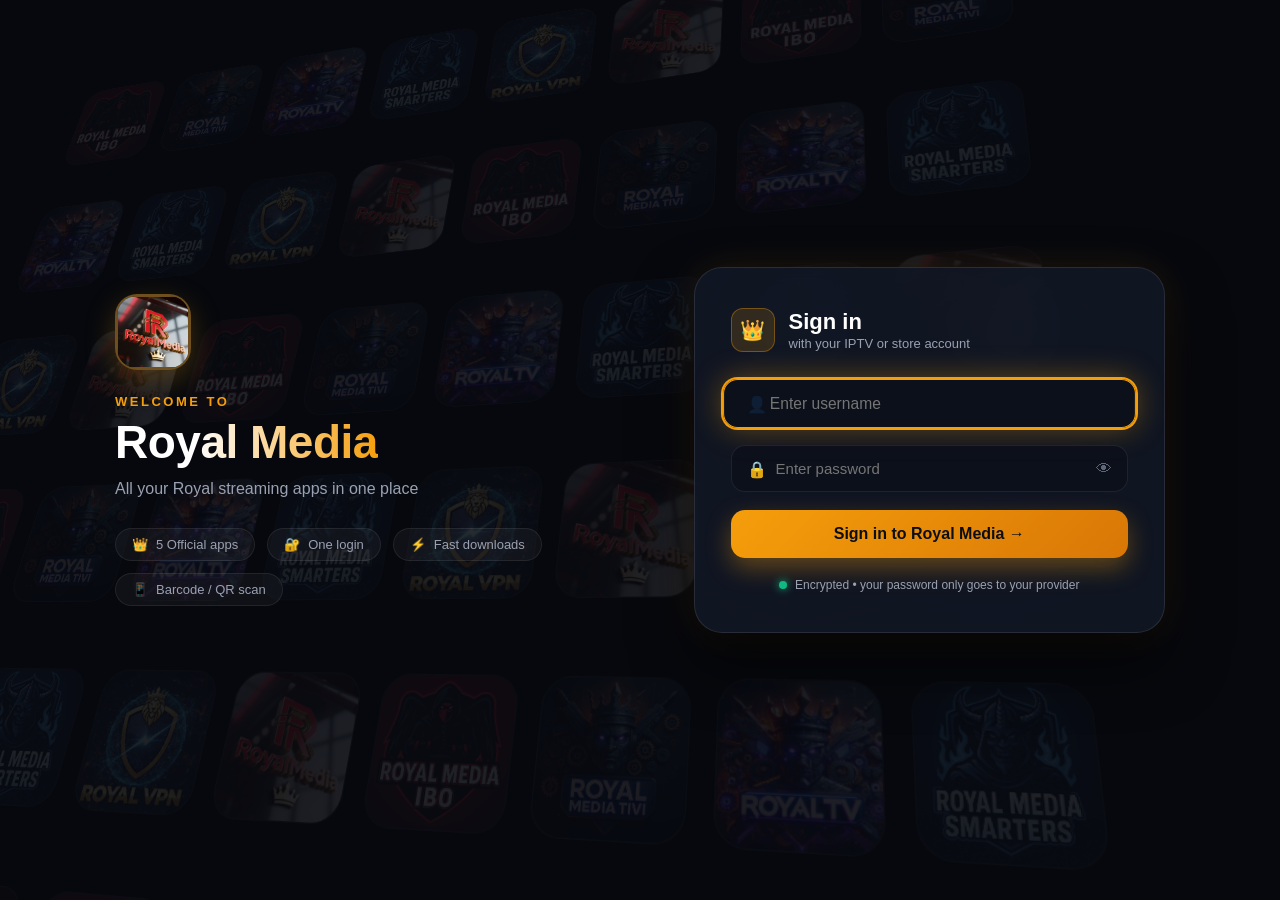
==== commit 485a9492: "Add modern mobile responsiveness, client password controls, and remove credential hints" ====
--- a/app/index.html
+++ b/app/index.html
@@ -48,11 +48,11 @@
                 <form onsubmit="StoreApp.handleLogin(event)">
                     <div class="input-field-group">
                         <span class="input-icon-left">👤</span>
-                        <input type="text" id="input-username" class="login-input focusable" placeholder="Username" value="kasun" required autocomplete="username">
+                        <input type="text" id="input-username" class="login-input focusable" placeholder="Enter username" required autocomplete="username">
                     </div>
                     <div class="input-field-group">
                         <span class="input-icon-left">🔒</span>
-                        <input type="password" id="input-password" class="login-input focusable" placeholder="Password" value="123456" required autocomplete="current-password">
+                        <input type="password" id="input-password" class="login-input focusable" placeholder="Enter password" required autocomplete="current-password">
                         <button type="button" class="input-eye-btn" onclick="StoreApp.togglePassword()"><span id="eye-icon">👁</span></button>
                     </div>
 
@@ -76,9 +76,14 @@
     <div id="main-app-shell" class="main-app-shell" style="display: none;">
         <!-- Top Navigation Bar -->
         <header class="app-header">
-            <div class="header-brand">
-                <img src="assets/store_logo.jpg" class="header-logo" alt="Royal Media Logo">
-                <span class="header-title store-name-text">Royal Media</span>
+            <div class="header-left-group">
+                <button type="button" class="btn-hamburger focusable" onclick="StoreApp.toggleMobileDrawer()" aria-label="Toggle navigation menu">
+                    <span>☰</span>
+                </button>
+                <div class="header-brand" onclick="StoreApp.switchTab('home')" style="cursor: pointer;">
+                    <img src="assets/store_logo.jpg" class="header-logo" alt="Royal Media Logo">
+                    <span class="header-title store-name-text">Royal Media</span>
+                </div>
             </div>
 
             <nav class="header-tabs">
@@ -106,6 +111,52 @@
                 <div class="user-avatar-pill focusable" onclick="StoreApp.switchTab('settings')" tabindex="0" title="Profile Settings">R</div>
             </div>
         </header>
+
+        <!-- Mobile Slide-Out Drawer Navigation -->
+        <div id="mobile-nav-backdrop" class="mobile-nav-backdrop" onclick="StoreApp.toggleMobileDrawer(false)"></div>
+        <aside id="mobile-nav-drawer" class="mobile-nav-drawer">
+            <div class="drawer-header">
+                <div class="header-brand">
+                    <img src="assets/store_logo.jpg" class="header-logo" alt="Logo">
+                    <span class="header-title store-name-text">Royal Media</span>
+                </div>
+                <button type="button" class="drawer-close-btn" onclick="StoreApp.toggleMobileDrawer(false)" aria-label="Close menu">&times;</button>
+            </div>
+            <div class="drawer-user-info">
+                <div class="drawer-avatar">R</div>
+                <div>
+                    <div class="drawer-user-name">Royal VIP Member</div>
+                    <div class="drawer-user-sub">TV & Mobile App Store</div>
+                </div>
+            </div>
+            <nav class="drawer-nav">
+                <button class="drawer-nav-item active" data-tab="home" onclick="StoreApp.switchTab('home'); StoreApp.toggleMobileDrawer(false);">
+                    <span class="nav-icon">🏠</span> <span>Home & Featured</span>
+                </button>
+                <button class="drawer-nav-item" data-tab="updates" onclick="StoreApp.switchTab('updates'); StoreApp.toggleMobileDrawer(false);">
+                    <span class="nav-icon">⬇</span> <span>Updates</span>
+                </button>
+                <button class="drawer-nav-item" data-tab="downloads" onclick="StoreApp.switchTab('downloads'); StoreApp.toggleMobileDrawer(false);">
+                    <span class="nav-icon">📥</span> <span>Download Engines</span>
+                </button>
+                <button class="drawer-nav-item" data-tab="notices" onclick="StoreApp.switchTab('notices'); StoreApp.toggleMobileDrawer(false);">
+                    <span class="nav-icon">🔔</span> <span>Announcements</span>
+                </button>
+                <button class="drawer-nav-item" data-tab="settings" onclick="StoreApp.switchTab('settings'); StoreApp.toggleMobileDrawer(false);">
+                    <span class="nav-icon">⚙️</span> <span>Settings & Performance</span>
+                </button>
+                <div class="drawer-divider"></div>
+                <button class="drawer-nav-item" onclick="StoreApp.openTvGuideModal(); StoreApp.toggleMobileDrawer(false);">
+                    <span class="nav-icon">📺</span> <span>TV & Firestick Setup</span>
+                </button>
+                <button class="drawer-nav-item" onclick="StoreApp.openSearchModal(); StoreApp.toggleMobileDrawer(false);">
+                    <span class="nav-icon">🔍</span> <span>Search Apps</span>
+                </button>
+                <button class="drawer-nav-item danger" onclick="StoreApp.handleLogout(); StoreApp.toggleMobileDrawer(false);">
+                    <span class="nav-icon">🚪</span> <span>Sign Out</span>
+                </button>
+            </nav>
+        </aside>
 
         <!-- Main Content View Area -->
         <main class="view-container">
@@ -420,6 +471,30 @@
     <!-- Toast Notification Message -->
     <div id="toast-msg" class="toast-container"></div>
 
+    <!-- Modern Mobile Bottom Navigation Bar (Active on phones & small tablets) -->
+    <nav id="mobile-bottom-nav" class="mobile-bottom-nav">
+        <button type="button" class="bottom-nav-item active" data-tab="home" onclick="StoreApp.switchTab('home')">
+            <span class="bottom-icon">🏠</span>
+            <span class="bottom-label">Home</span>
+        </button>
+        <button type="button" class="bottom-nav-item" data-tab="updates" onclick="StoreApp.switchTab('updates')">
+            <span class="bottom-icon">⬇</span>
+            <span class="bottom-label">Updates</span>
+        </button>
+        <button type="button" class="bottom-nav-item" data-tab="downloads" onclick="StoreApp.switchTab('downloads')">
+            <span class="bottom-icon">📥</span>
+            <span class="bottom-label">Downloads</span>
+        </button>
+        <button type="button" class="bottom-nav-item" data-tab="notices" onclick="StoreApp.switchTab('notices')">
+            <span class="bottom-icon">🔔</span>
+            <span class="bottom-label">Notices</span>
+        </button>
+        <button type="button" class="bottom-nav-item" data-tab="settings" onclick="StoreApp.switchTab('settings')">
+            <span class="bottom-icon">⚙️</span>
+            <span class="bottom-label">Settings</span>
+        </button>
+    </nav>
+
     <!-- High-Contrast TV Remote D-Pad Navigation Bar -->
     <div id="tv-remote-bar" class="tv-remote-bar">
         <div class="remote-hint"><span class="key-pill">▲▼◀▶</span><span>Navigate</span></div>
--- a/app/style.css
+++ b/app/style.css
@@ -1284,3 +1284,399 @@
 .dpad-helper-pill {
     display: none;
 }
+
+
+/* ==========================================================================
+   Modern Mobile & Tablet Responsive Enhancements
+   ========================================================================== */
+
+/* Header Group & Hamburger */
+.header-left-group {
+    display: flex;
+    align-items: center;
+    gap: 14px;
+}
+.btn-hamburger {
+    display: none;
+    background: rgba(255, 255, 255, 0.05);
+    border: 1px solid var(--border-gold);
+    color: var(--accent-gold);
+    width: 42px;
+    height: 42px;
+    border-radius: 12px;
+    font-size: 20px;
+    cursor: pointer;
+    align-items: center;
+    justify-content: center;
+    transition: all 0.2s ease;
+}
+.btn-hamburger:hover, .btn-hamburger:focus {
+    background: rgba(245, 158, 11, 0.2);
+    box-shadow: 0 0 15px var(--accent-glow);
+}
+
+/* Mobile Slide-Out Drawer Navigation */
+.mobile-nav-backdrop {
+    display: none;
+    position: fixed;
+    inset: 0;
+    background: rgba(0, 0, 0, 0.75);
+    backdrop-filter: blur(8px);
+    -webkit-backdrop-filter: blur(8px);
+    z-index: 1500;
+    opacity: 0;
+    pointer-events: none;
+    transition: opacity 0.3s ease;
+}
+.mobile-nav-backdrop.active {
+    opacity: 1;
+    pointer-events: auto;
+}
+
+.mobile-nav-drawer {
+    position: fixed;
+    top: 0;
+    left: 0;
+    bottom: 0;
+    width: 290px;
+    max-width: 85vw;
+    background: #0d121f;
+    border-right: 1px solid var(--border-gold);
+    box-shadow: 0 0 60px rgba(0, 0, 0, 0.9);
+    z-index: 1550;
+    transform: translateX(-100%);
+    transition: transform 0.35s cubic-bezier(0.16, 1, 0.3, 1);
+    display: flex;
+    flex-direction: column;
+    overflow-y: auto;
+}
+.mobile-nav-drawer.open {
+    transform: translateX(0);
+}
+
+.drawer-header {
+    padding: 20px;
+    display: flex;
+    align-items: center;
+    justify-content: space-between;
+    border-bottom: 1px solid var(--border-subtle);
+}
+.drawer-close-btn {
+    background: rgba(255, 255, 255, 0.06);
+    border: 1px solid var(--border-subtle);
+    color: #fff;
+    width: 34px;
+    height: 34px;
+    border-radius: 8px;
+    font-size: 20px;
+    cursor: pointer;
+    display: flex;
+    align-items: center;
+    justify-content: center;
+    line-height: 1;
+}
+.drawer-user-info {
+    padding: 16px 20px;
+    display: flex;
+    align-items: center;
+    gap: 12px;
+    background: rgba(245, 158, 11, 0.06);
+    border-bottom: 1px solid var(--border-subtle);
+}
+.drawer-avatar {
+    width: 38px;
+    height: 38px;
+    border-radius: 50%;
+    background: var(--gold-gradient);
+    color: #0b0e14;
+    display: flex;
+    align-items: center;
+    justify-content: center;
+    font-weight: 800;
+    font-size: 16px;
+}
+.drawer-user-name { font-size: 14px; font-weight: 700; color: #fff; }
+.drawer-user-sub { font-size: 11px; color: var(--accent-gold); }
+
+.drawer-nav {
+    padding: 14px 12px;
+    display: flex;
+    flex-direction: column;
+    gap: 6px;
+    flex: 1;
+}
+.drawer-nav-item {
+    display: flex;
+    align-items: center;
+    gap: 12px;
+    padding: 12px 14px;
+    background: none;
+    border: 1px solid transparent;
+    border-radius: 12px;
+    color: var(--text-secondary);
+    font-size: 14px;
+    font-weight: 600;
+    text-align: left;
+    cursor: pointer;
+    transition: all 0.2s ease;
+    width: 100%;
+}
+.drawer-nav-item:hover, .drawer-nav-item.active {
+    background: rgba(245, 158, 11, 0.12);
+    border-color: rgba(245, 158, 11, 0.3);
+    color: var(--accent-gold);
+}
+.drawer-nav-item.danger {
+    color: #fca5a5;
+    margin-top: auto;
+}
+.drawer-nav-item.danger:hover {
+    background: rgba(239, 68, 68, 0.15);
+    border-color: rgba(239, 68, 68, 0.3);
+}
+.drawer-divider {
+    height: 1px;
+    background: var(--border-subtle);
+    margin: 8px 6px;
+}
+.nav-icon { font-size: 18px; width: 22px; text-align: center; }
+
+/* Modern Mobile Bottom Navigation Bar */
+.mobile-bottom-nav {
+    display: none;
+    position: fixed;
+    bottom: 0;
+    left: 0;
+    right: 0;
+    height: 62px;
+    background: rgba(10, 14, 23, 0.94);
+    backdrop-filter: blur(20px);
+    -webkit-backdrop-filter: blur(20px);
+    border-top: 1px solid rgba(245, 158, 11, 0.25);
+    box-shadow: 0 -10px 30px rgba(0, 0, 0, 0.6);
+    z-index: 900;
+    padding-bottom: env(safe-area-inset-bottom, 0px);
+    align-items: center;
+    justify-content: space-around;
+}
+.bottom-nav-item {
+    flex: 1;
+    display: flex;
+    flex-direction: column;
+    align-items: center;
+    justify-content: center;
+    gap: 3px;
+    background: none;
+    border: none;
+    color: var(--text-muted);
+    font-size: 10px;
+    font-weight: 600;
+    cursor: pointer;
+    padding: 6px 2px;
+    transition: all 0.2s ease;
+    text-decoration: none;
+}
+.bottom-nav-item .bottom-icon {
+    font-size: 18px;
+    line-height: 1;
+    transition: transform 0.2s;
+}
+.bottom-nav-item.active {
+    color: var(--accent-gold);
+}
+.bottom-nav-item.active .bottom-icon {
+    transform: translateY(-2px);
+}
+
+/* ==========================================================================
+   Responsive Breakpoints: Tablet & Desktop
+   ========================================================================== */
+@media (max-width: 992px) {
+    .header-tabs { display: none !important; }
+    .btn-hamburger { display: inline-flex; }
+    .mobile-nav-backdrop { display: block; }
+    .btn-guide-header { display: none !important; }
+    
+    .app-header {
+        height: 68px;
+        padding: 0 20px;
+    }
+    
+    .view-container {
+        padding: 20px 20px 80px;
+    }
+
+    .hero-carousel {
+        grid-template-columns: repeat(auto-fit, minmax(320px, 1fr));
+        gap: 16px;
+    }
+
+    .details-hero-layout {
+        grid-template-columns: 1fr;
+        gap: 24px;
+    }
+    .details-bottom-grid {
+        grid-template-columns: 1fr;
+    }
+}
+
+/* ==========================================================================
+   Responsive Breakpoints: Mobile Phones (<= 768px)
+   ========================================================================== */
+@media (max-width: 768px) {
+    /* Login Screen Mobile Adjustments */
+    .login-container {
+        grid-template-columns: 1fr;
+        gap: 24px;
+        max-width: 440px;
+        width: 92%;
+        margin: 0 auto;
+        padding: 20px 10px;
+    }
+    .login-brand-info {
+        align-items: center;
+        text-align: center;
+    }
+    .brand-icon-box {
+        margin-bottom: 14px;
+    }
+    .brand-headline {
+        font-size: clamp(28px, 7vw, 38px);
+        margin-bottom: 8px;
+    }
+    .brand-sub {
+        font-size: 14px;
+        margin-bottom: 20px;
+    }
+    .pills-row {
+        justify-content: center;
+        gap: 8px;
+    }
+    .feature-pill {
+        padding: 6px 12px;
+        font-size: 12px;
+    }
+    .login-card {
+        padding: 26px 18px;
+        border-radius: 20px;
+    }
+
+    /* Mobile Bottom Navigation active */
+    .mobile-bottom-nav {
+        display: flex;
+    }
+
+    /* Hide TV Remote D-Pad helper bar on mobile touch devices */
+    .tv-remote-bar {
+        display: none !important;
+    }
+
+    /* App Shelf Grid on Mobile */
+    .apps-shelf-grid {
+        grid-template-columns: repeat(auto-fill, minmax(140px, 1fr));
+        gap: 12px;
+        margin-bottom: 28px;
+    }
+    .app-card-item {
+        padding: 14px 10px 12px;
+        border-radius: 18px;
+    }
+    .app-card-icon-wrap {
+        width: 68px;
+        height: 68px;
+        margin-bottom: 10px;
+    }
+    .app-card-icon {
+        width: 68px;
+        height: 68px;
+        border-radius: 18px;
+    }
+    .app-card-title {
+        font-size: 13px;
+        margin-bottom: 4px;
+    }
+    .app-card-dl-code {
+        font-size: 10px;
+        padding: 2px 6px;
+        margin-bottom: 8px;
+    }
+    .btn-card-scan {
+        padding: 6px 8px;
+        font-size: 11px;
+    }
+
+    /* Hero Carousel on Mobile */
+    .hero-carousel {
+        grid-template-columns: 1fr;
+        gap: 14px;
+        margin-bottom: 28px;
+    }
+    .hero-card {
+        height: 190px;
+        padding: 18px 16px;
+        border-radius: 18px;
+    }
+    .hero-title {
+        font-size: 18px;
+    }
+    .hero-app-icon {
+        width: 52px;
+        height: 52px;
+        border-radius: 14px;
+    }
+
+    /* App Details on Mobile */
+    .details-large-icon {
+        width: 72px;
+        height: 72px;
+        border-radius: 18px;
+    }
+    .details-title {
+        font-size: 22px;
+    }
+    .screenshot-main-box {
+        height: 200px;
+        border-radius: 16px;
+    }
+    .details-actions-row {
+        flex-direction: column;
+        gap: 10px;
+    }
+    .btn-action-primary, .btn-action-secondary {
+        width: 100%;
+        justify-content: center;
+        padding: 12px 18px;
+        font-size: 14px;
+    }
+
+    /* Modals on Mobile */
+    .other-ways-modal {
+        padding: 20px 16px;
+        border-radius: 20px;
+        width: 95%;
+        max-height: 88vh;
+        overflow-y: auto;
+    }
+    .downloader-code-row {
+        grid-template-columns: 1fr;
+        gap: 14px;
+    }
+    .dl-code-banner {
+        padding: 16px;
+        text-align: center;
+    }
+    .qr-code-banner {
+        display: flex;
+        flex-direction: column;
+        align-items: center;
+    }
+    .tv-guide-modal-card {
+        padding: 20px 16px;
+        border-radius: 20px;
+        width: 95%;
+    }
+    .tv-guide-grid {
+        grid-template-columns: 1fr;
+        gap: 14px;
+    }
+}
